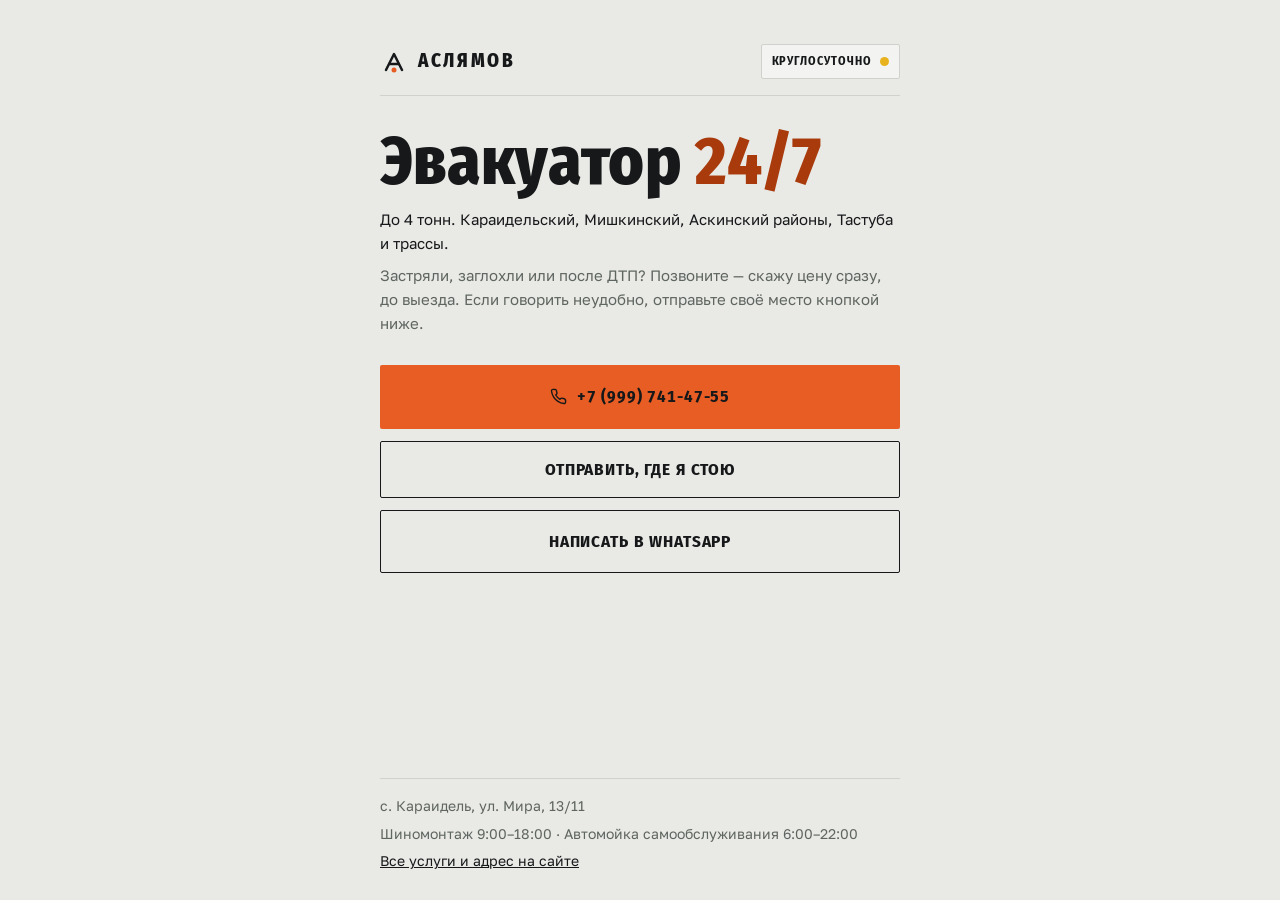
==== vizitka/index.html @ db0f53b7 "Визитка переехала на адрес /vizitka/, старый адрес перенаправляет" ====
<!DOCTYPE html>
<html lang="ru">
<head>
<meta charset="UTF-8" />
<meta name="viewport" content="width=device-width, initial-scale=1.0, viewport-fit=cover" />
<script>document.documentElement.className += ' js';</script>

<title>Эвакуатор в Караиделе — Аслямов, круглосуточно</title>
<meta name="description" content="Позвоните — назову цену сразу. Или нажмите «Отправить, где я стою»: координаты уйдут в WhatsApp или SMS. До 4 тонн, круглосуточно, Караидель и районы." />
<meta name="robots" content="noindex, follow" />
<meta name="theme-color" content="#E9EAE6" />

<meta property="og:type" content="website" />
<meta property="og:locale" content="ru_RU" />
<meta property="og:url" content="https://evakuator.aslyamov24.ru/vizitka/" />
<meta property="og:title" content="Эвакуатор в Караиделе — Аслямов, круглосуточно" />
<meta property="og:description" content="Нажмите «Отправить, где я стою» — координаты уйдут мне в WhatsApp или SMS. Подъём до 4 тонн, 24/7." />
<meta property="og:image" content="https://evakuator.aslyamov24.ru/img/og.jpg" />
<meta property="og:image:width" content="1200" />
<meta property="og:image:height" content="630" />

<link rel="canonical" href="https://evakuator.aslyamov24.ru/vizitka/" />
<link rel="icon" href="/favicon.svg" type="image/svg+xml" />
<link rel="apple-touch-icon" sizes="180x180" href="/apple-touch-icon.png" />

<link rel="preload" as="font" type="font/woff2" href="/fonts/fira-sans-condensed-800-cyrillic.woff2" crossorigin />
<link rel="preload" as="font" type="font/woff2" href="/fonts/golos-text-400-cyrillic.woff2" crossorigin />
<link rel="stylesheet" href="/fonts/fonts.css" />

<style>
*, *::before, *::after { box-sizing: border-box; margin: 0; padding: 0; }

/* Атрибут hidden должен побеждать любой авторский display:
   без этого .geo-send { display: flex } перебивает браузерное [hidden] */
[hidden] { display: none !important; }

:root {
  --pobelka:   #E9EAE6;
  --pobelka-2: #F3F4F1;
  --beton:     #CFD2CC;
  --beton-2:   #B4B8B1;
  --stal:      #5F6560;
  --rezina:    #16181A;
  --gruz:      #E85D24;
  --gruz-d:    #C4470F;
  --gruz-t:    #A83A0C;
  --razmetka:  #E8B21E;

  --mark: 'Fira Sans Condensed', 'Arial Narrow', sans-serif;
  --text: 'Golos Text', system-ui, sans-serif;

  --pad: clamp(20px, 5vw, 40px);
  --rule: 1px solid var(--beton);
}

html { -webkit-text-size-adjust: 100%; }

body {
  font-family: var(--text);
  font-size: 16px;
  line-height: 1.6;
  background: var(--pobelka);
  color: var(--rezina);
}

::selection { background: var(--razmetka); color: var(--rezina); }
html { caret-color: var(--gruz); }
:focus-visible { outline: 2px solid var(--gruz); outline-offset: 3px; }

img { display: block; max-width: 100%; height: auto; }
a { color: inherit; }

.sr-only {
  position: absolute; width: 1px; height: 1px; padding: 0; margin: -1px;
  overflow: hidden; clip: rect(0 0 0 0); white-space: nowrap; border: 0;
}

/* ─── КАРТОЧКА ──────────────────────────────────────── */
.card {
  max-width: 600px; margin: 0 auto;
  min-height: 100svh;
  padding: clamp(20px, 5vw, 44px) var(--pad) calc(28px + env(safe-area-inset-bottom));
  display: flex; flex-direction: column;
}

.card-top {
  display: flex; align-items: center; justify-content: space-between;
  gap: 16px; padding-bottom: 16px; border-bottom: var(--rule);
}
.brand { display: flex; align-items: center; gap: 10px; }
.brand svg { display: block; }
.brand-name {
  font-family: var(--mark); font-weight: 800; font-size: 19px;
  letter-spacing: 0.14em; text-transform: uppercase;
}

.plate {
  font-family: var(--mark); font-weight: 700; font-size: 12px;
  letter-spacing: 0.08em; text-transform: uppercase;
  color: var(--rezina); background: var(--pobelka-2);
  border: 1px solid var(--beton); border-radius: 2px;
  padding: 7px 10px; display: inline-flex; align-items: center; gap: 8px;
  white-space: nowrap;
}
.lamp { width: 9px; height: 9px; border-radius: 50%; background: transparent; box-shadow: inset 0 0 0 1.5px var(--beton-2); flex-shrink: 0; }
.lamp[data-on="1"] { background: var(--razmetka); box-shadow: none; }

.card-h1 {
  margin-top: clamp(22px, 4vw, 34px);
  font-family: var(--mark); font-weight: 800; line-height: 0.94;
  letter-spacing: 0.005em;
  font-size: clamp(2.6rem, 11vw, 4.2rem);
}
.card-h1 em { font-style: normal; color: var(--gruz-t); }

.card-sub { margin-top: 14px; font-size: 15px; line-height: 1.6; }
.card-lead { margin-top: 8px; font-size: 15px; line-height: 1.6; color: var(--stal); }

/* ─── КНОПКИ ────────────────────────────────────────── */
.acts { margin-top: clamp(20px, 4vw, 30px); display: grid; gap: 12px; }

.btn {
  display: inline-flex; align-items: center; justify-content: center; gap: 10px;
  font-family: var(--mark); font-weight: 700; font-size: 17px;
  letter-spacing: 0.05em; text-transform: uppercase;
  padding: 17px 26px; border-radius: 2px; text-decoration: none;
  border: 1px solid transparent; font-variant-numeric: tabular-nums;
  max-width: 100%; text-align: center;
  transition: background 0.14s ease, color 0.14s ease, border-color 0.14s ease;
}
.btn svg { fill: none; stroke: currentColor; stroke-width: 2; stroke-linecap: round; stroke-linejoin: round; }
.btn--gruz { background: var(--gruz); color: var(--rezina); }
.btn--gruz:hover { background: var(--gruz-d); color: #FFFFFF; }
.btn--line { border-color: var(--rezina); color: var(--rezina); }
.btn--line:hover { background: var(--rezina); color: var(--pobelka); }
.btn--wide { width: 100%; }

/* Кнопка — это <button>, а не <a>: нужен курсор и сброс системного фона.
   Кегль и капс берём из .btn, поэтому без шортката font — он бы их сбросил. */
button.btn { cursor: pointer; background: transparent; font-family: var(--mark); font-weight: 700; }
button.btn--gruz { background: var(--gruz); }
button.btn:disabled { opacity: 0.6; cursor: default; }

/* ─── ГЕОЛОКАЦИЯ: «отправить, где я стою» ──────────── */
/* Без JS смысла в блоке нет: координаты взять неоткуда */
.geo { display: none; gap: 12px; }
.js .geo { display: grid; }
.geo-out { font-size: 15px; line-height: 1.55; color: var(--rezina); }
.geo-send { display: flex; flex-wrap: wrap; gap: 12px; }
.geo-send .btn { flex: 1 1 140px; }

/* ─── ПОДВАЛ ────────────────────────────────────────── */
.card-foot { margin-top: auto; padding-top: clamp(22px, 4vw, 34px); }
.card-foot-in {
  border-top: var(--rule); padding-top: 16px;
  display: grid; gap: 6px; font-size: 14px; line-height: 1.55; color: var(--stal);
}
.card-foot a { color: var(--rezina); }

@media (max-width: 400px) {
  .card-top { align-items: flex-start; flex-direction: column; gap: 12px; }
}
</style>
</head>
<body>

<main class="card">
  <header class="card-top">
    <span class="brand">
      <svg width="28" height="28" viewBox="0 0 28 28" fill="none" aria-hidden="true">
        <path d="M6 22 L14 6 L22 22" stroke="#16181A" stroke-width="2.5" stroke-linejoin="round" stroke-linecap="round"/>
        <path d="M9.5 16 L18.5 16" stroke="#16181A" stroke-width="2.5" stroke-linecap="round"/>
        <circle cx="14" cy="22" r="2.5" fill="#E85D24"/>
      </svg>
      <span class="brand-name">Аслямов</span>
    </span>
    <span class="plate">круглосуточно <span class="lamp" data-on="1"></span></span>
  </header>

  <h1 class="card-h1">Эвакуатор <em>24/7</em></h1>
  <p class="card-sub">До 4 тонн. Караидельский, Мишкинский, Аскинский районы, Тастуба и трассы.</p>
  <p class="card-lead">Застряли, заглохли или после ДТП? Позвоните — скажу цену сразу, до выезда.
    Если говорить неудобно, отправьте своё место кнопкой ниже.</p>

  <div class="acts">
    <a class="btn btn--gruz btn--wide" href="tel:+79997414755">
      <svg width="17" height="17" viewBox="0 0 24 24"><path d="M22 16.9v3a2 2 0 0 1-2.2 2 19.8 19.8 0 0 1-8.6-3.1 19.5 19.5 0 0 1-6-6A19.8 19.8 0 0 1 2.1 4.2 2 2 0 0 1 4.1 2h3a2 2 0 0 1 2 1.7c.1 1 .4 1.9.7 2.8a2 2 0 0 1-.5 2.1L8.1 9.9a16 16 0 0 0 6 6l1-1a2 2 0 0 1 2.1-.4c.9.3 1.8.6 2.8.7a2 2 0 0 1 1.7 2z"/></svg>
      +7 (999) 741-47-55
    </a>

    <div class="geo">
      <button class="btn btn--line btn--wide" type="button" data-geo-btn>Отправить, где я стою</button>
      <p class="geo-out" data-geo-out role="status" hidden></p>
      <div class="geo-send" data-geo-send hidden>
        <a class="btn btn--gruz" data-geo-sms>Отправить SMS</a>
        <a class="btn btn--line" data-geo-wa target="_blank" rel="noopener">В WhatsApp</a>
      </div>
    </div>

    <a class="btn btn--line btn--wide" href="https://wa.me/79997414755" target="_blank" rel="noopener">Написать в WhatsApp</a>
  </div>

  <footer class="card-foot">
    <div class="card-foot-in">
      <p>с. Караидель, ул. Мира, 13/11</p>
      <p>Шиномонтаж 9:00–18:00 · Автомойка самообслуживания 6:00–22:00</p>
      <p><a href="/">Все услуги и адрес на сайте</a></p>
    </div>
  </footer>
</main>

<!-- ═══ ГЕОЛОКАЦИЯ: «ОТПРАВИТЬ, ГДЕ Я СТОЮ» ═══ -->
<script>
(function () {
  'use strict';

  var TEL = '+79997414755';
  var YM_ID = 105880355;

  function goal(name) { if (window.ym) { window.ym(YM_ID, 'reachGoal', name); } }

  var btn  = document.querySelector('[data-geo-btn]');
  var out  = document.querySelector('[data-geo-out]');
  var send = document.querySelector('[data-geo-send]');
  var sms  = document.querySelector('[data-geo-sms]');
  var wa   = document.querySelector('[data-geo-wa]');
  if (!btn) return;

  /* Без геолокации кнопка только мешает: координаты взять неоткуда */
  if (!('geolocation' in navigator)) { btn.hidden = true; return; }

  btn.addEventListener('click', function () {
    btn.disabled = true;
    if (out) { out.hidden = false; out.textContent = 'Определяем место…'; }

    navigator.geolocation.getCurrentPosition(function (pos) {
      var lat = pos.coords.latitude.toFixed(6);
      var lon = pos.coords.longitude.toFixed(6);
      var acc = Math.round(pos.coords.accuracy);
      /* В ссылке Яндекса порядок обратный привычному: сначала долгота */
      var url = 'https://yandex.ru/maps/?pt=' + lon + ',' + lat + '&z=16&l=map';
      var msg = 'Нужен эвакуатор. Я здесь: ' + url +
                ' (' + lat + ', ' + lon + ', точность ' + acc + ' м)';

      /* iOS не разбирает «?» в sms-ссылке и понимает только «&body=» */
      var isIOS = /iPad|iPhone|iPod/.test(navigator.userAgent) ||
                  (navigator.platform === 'MacIntel' && navigator.maxTouchPoints > 1);
      if (sms) sms.href = 'sms:' + TEL + (isIOS ? '&body=' : '?&body=') + encodeURIComponent(msg);
      if (wa)  wa.href  = 'https://wa.me/' + TEL.slice(1) + '?text=' + encodeURIComponent(msg);

      /* Сайт не может отправить сообщение сам — он только готовит его.
         Пишем это прямо, иначе человек нажимает кнопку и ждёт, что уже ушло. */
      if (out) out.textContent = 'Координаты готовы: ' + lat + ', ' + lon + ' (±' + acc + ' м). ' +
        (acc > 300 ? 'Точность низкая — выйдите из машины и нажмите ещё раз. ' : '') +
        'Осталось отправить: выберите SMS или WhatsApp — откроется приложение ' +
        'с готовым текстом на номер +7 (999) 741-47-55, там нажмите «Отправить». ' +
        'Или продиктуйте координаты по телефону.';

      if (send) send.hidden = false;
      btn.disabled = false;
      btn.textContent = 'Определить ещё раз';
      goal('geo_ok');
    }, function (err) {
      btn.disabled = false;
      if (out) out.textContent = err && err.code === 1
        ? 'Доступ к геолокации запрещён. Разрешите его в настройках браузера или позвоните.'
        : 'Не получилось определить место. Попробуйте ещё раз или позвоните.';
      goal('geo_fail');
    }, { enableHighAccuracy: true, timeout: 20000, maximumAge: 0 });
  });

  if (sms) sms.addEventListener('click', function () { goal('geo_sms'); });
  if (wa)  wa.addEventListener('click',  function () { goal('geo_wa'); });
})();
</script>

<!-- ═══ ЯНДЕКС.МЕТРИКА ═══ -->
<script type="text/javascript">
(function(m,e,t,r,i,k,a){
  m[i]=m[i]||function(){(m[i].a=m[i].a||[]).push(arguments)};
  m[i].l=1*new Date();
  for (var j = 0; j < document.scripts.length; j++) { if (document.scripts[j].src === r) { return; } }
  k=e.createElement(t),a=e.getElementsByTagName(t)[0],k.async=1,k.src=r,a.parentNode.insertBefore(k,a);
})(window, document, 'script', 'https://mc.yandex.ru/metrika/tag.js?id=105880355', 'ym');
ym(105880355, 'init', {ssr:true, webvisor:true, clickmap:true, ecommerce:"dataLayer", accurateTrackBounce:true, trackLinks:true});
</script>
<noscript><div><img src="https://mc.yandex.ru/watch/105880355" style="position:absolute; left:-9999px;" alt="" /></div></noscript>

</body>
</html>
---- fonts/fonts.css ----
@font-face{font-family:'Fira Sans Condensed';font-style:normal;font-weight:600;font-display:swap;src:url(fira-sans-condensed-600-cyrillic.woff2) format('woff2');unicode-range:U+0301, U+0400-045F, U+0490-0491, U+04B0-04B1, U+2116}
@font-face{font-family:'Fira Sans Condensed';font-style:normal;font-weight:600;font-display:swap;src:url(fira-sans-condensed-600-latin.woff2) format('woff2');unicode-range:U+0000-00FF, U+0131, U+0152-0153, U+02BB-02BC, U+02C6, U+02DA, U+02DC, U+0304, U+0308, U+0329, U+2000-206F, U+20AC, U+2122, U+2191, U+2193, U+2212, U+2215, U+FEFF, U+FFFD}
@font-face{font-family:'Fira Sans Condensed';font-style:normal;font-weight:700;font-display:swap;src:url(fira-sans-condensed-700-cyrillic.woff2) format('woff2');unicode-range:U+0301, U+0400-045F, U+0490-0491, U+04B0-04B1, U+2116}
@font-face{font-family:'Fira Sans Condensed';font-style:normal;font-weight:700;font-display:swap;src:url(fira-sans-condensed-700-latin.woff2) format('woff2');unicode-range:U+0000-00FF, U+0131, U+0152-0153, U+02BB-02BC, U+02C6, U+02DA, U+02DC, U+0304, U+0308, U+0329, U+2000-206F, U+20AC, U+2122, U+2191, U+2193, U+2212, U+2215, U+FEFF, U+FFFD}
@font-face{font-family:'Fira Sans Condensed';font-style:normal;font-weight:800;font-display:swap;src:url(fira-sans-condensed-800-cyrillic.woff2) format('woff2');unicode-range:U+0301, U+0400-045F, U+0490-0491, U+04B0-04B1, U+2116}
@font-face{font-family:'Fira Sans Condensed';font-style:normal;font-weight:800;font-display:swap;src:url(fira-sans-condensed-800-latin.woff2) format('woff2');unicode-range:U+0000-00FF, U+0131, U+0152-0153, U+02BB-02BC, U+02C6, U+02DA, U+02DC, U+0304, U+0308, U+0329, U+2000-206F, U+20AC, U+2122, U+2191, U+2193, U+2212, U+2215, U+FEFF, U+FFFD}
@font-face{font-family:'Golos Text';font-style:normal;font-weight:400;font-display:swap;src:url(golos-text-400-cyrillic.woff2) format('woff2');unicode-range:U+0301, U+0400-045F, U+0490-0491, U+04B0-04B1, U+2116}
@font-face{font-family:'Golos Text';font-style:normal;font-weight:400;font-display:swap;src:url(golos-text-400-latin.woff2) format('woff2');unicode-range:U+0000-00FF, U+0131, U+0152-0153, U+02BB-02BC, U+02C6, U+02DA, U+02DC, U+0304, U+0308, U+0329, U+2000-206F, U+20AC, U+2122, U+2191, U+2193, U+2212, U+2215, U+FEFF, U+FFFD}
@font-face{font-family:'Golos Text';font-style:normal;font-weight:500;font-display:swap;src:url(golos-text-500-cyrillic.woff2) format('woff2');unicode-range:U+0301, U+0400-045F, U+0490-0491, U+04B0-04B1, U+2116}
@font-face{font-family:'Golos Text';font-style:normal;font-weight:500;font-display:swap;src:url(golos-text-500-latin.woff2) format('woff2');unicode-range:U+0000-00FF, U+0131, U+0152-0153, U+02BB-02BC, U+02C6, U+02DA, U+02DC, U+0304, U+0308, U+0329, U+2000-206F, U+20AC, U+2122, U+2191, U+2193, U+2212, U+2215, U+FEFF, U+FFFD}
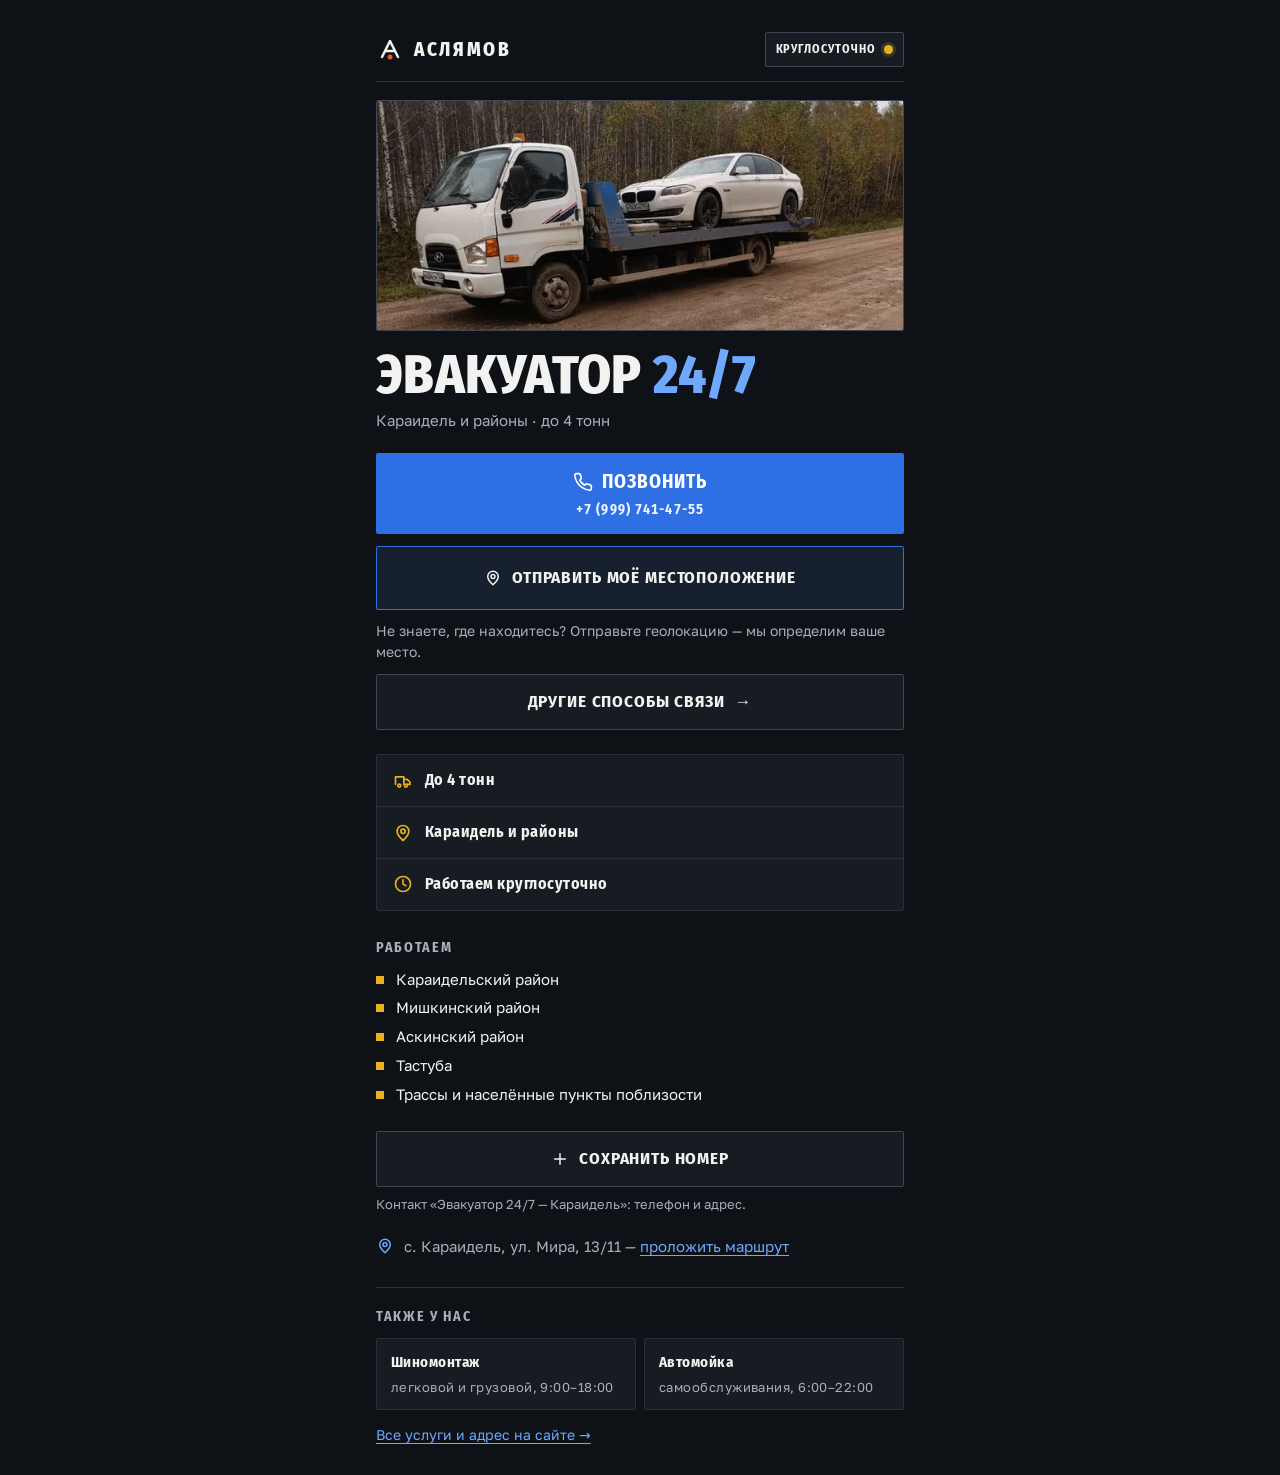
==== commit 5b758d70: "Визитка: тёмная карточка, три канала связи и сохранение контакта" ====
--- a/vizitka/index.html
+++ b/vizitka/index.html
@@ -5,19 +5,21 @@
 <meta name="viewport" content="width=device-width, initial-scale=1.0, viewport-fit=cover" />
 <script>document.documentElement.className += ' js';</script>
 
-<title>Эвакуатор в Караиделе — Аслямов, круглосуточно</title>
-<meta name="description" content="Позвоните — назову цену сразу. Или нажмите «Отправить, где я стою»: координаты уйдут в WhatsApp или SMS. До 4 тонн, круглосуточно, Караидель и районы." />
+<title>Эвакуатор 24/7 Караидель — вызвать эвакуатор</title>
+<meta name="description" content="Эвакуатор 24/7 в Караидели и районах. Вызвать эвакуатор, отправить геолокацию и связаться с водителем." />
 <meta name="robots" content="noindex, follow" />
-<meta name="theme-color" content="#E9EAE6" />
+<meta name="theme-color" content="#0E1116" />
 
 <meta property="og:type" content="website" />
 <meta property="og:locale" content="ru_RU" />
+<meta property="og:site_name" content="Аслямов" />
 <meta property="og:url" content="https://evakuator.aslyamov24.ru/vizitka/" />
-<meta property="og:title" content="Эвакуатор в Караиделе — Аслямов, круглосуточно" />
-<meta property="og:description" content="Нажмите «Отправить, где я стою» — координаты уйдут мне в WhatsApp или SMS. Подъём до 4 тонн, 24/7." />
+<meta property="og:title" content="Эвакуатор 24/7 Караидель" />
+<meta property="og:description" content="Вызвать эвакуатор, отправить геолокацию и связаться с водителем. До 4 тонн, Караидель и районы, круглосуточно." />
 <meta property="og:image" content="https://evakuator.aslyamov24.ru/img/og.jpg" />
 <meta property="og:image:width" content="1200" />
 <meta property="og:image:height" content="630" />
+<meta property="og:image:alt" content="Эвакуатор Аслямов — с. Караидель, ул. Мира, 13/11" />
 
 <link rel="canonical" href="https://evakuator.aslyamov24.ru/vizitka/" />
 <link rel="icon" href="/favicon.svg" type="image/svg+xml" />
@@ -31,26 +33,31 @@
 *, *::before, *::after { box-sizing: border-box; margin: 0; padding: 0; }
 
 /* Атрибут hidden должен побеждать любой авторский display:
-   без этого .geo-send { display: flex } перебивает браузерное [hidden] */
+   без этого .geo-send { display: grid } перебивает браузерное [hidden] */
 [hidden] { display: none !important; }
 
 :root {
-  --pobelka:   #E9EAE6;
-  --pobelka-2: #F3F4F1;
-  --beton:     #CFD2CC;
-  --beton-2:   #B4B8B1;
-  --stal:      #5F6560;
-  --rezina:    #16181A;
-  --gruz:      #E85D24;
-  --gruz-d:    #C4470F;
-  --gruz-t:    #A83A0C;
-  --razmetka:  #E8B21E;
+  /* Тёмная «ночная смена»: графит цеха + синий станков.
+     Оранжевый маячок и жёлтая разметка остаются акцентами бренда. */
+  --ugol:      #0E1116;   /* фон страницы */
+  --poderzh:   #171B22;   /* панели, тихие кнопки */
+  --poderzh-2: #1F242C;   /* ховер тихих кнопок */
+  --liniya:    #2A303A;   /* разделители */
+  --liniya-2:  #3E4652;   /* рамки кнопок */
+  --tekst:     #F2F3F1;   /* основной текст — 17:1 на фоне */
+  --tekst-2:   #A7AFBA;   /* вторичный текст — 8,5:1 */
+  --sin:       #2F6FE4;   /* заливка главных кнопок, белый текст — 4,65:1 */
+  --sin-d:     #1E5FD0;   /* ховер заливки */
+  --sin-t:     #6FA8FF;   /* синий текст на тёмном */
+  --sin-fon:   #16202F;   /* подложка блока геолокации */
+  --krasny:    #FF6B6B;   /* только ошибки — 6,8:1 на фоне */
+  --razmetka:  #E8B21E;   /* маркеры и лампа «круглосуточно» */
 
   --mark: 'Fira Sans Condensed', 'Arial Narrow', sans-serif;
   --text: 'Golos Text', system-ui, sans-serif;
 
-  --pad: clamp(20px, 5vw, 40px);
-  --rule: 1px solid var(--beton);
+  --pad: clamp(18px, 5vw, 36px);
+  --rule: 1px solid var(--liniya);
 }
 
 html { -webkit-text-size-adjust: 100%; }
@@ -58,17 +65,18 @@
 body {
   font-family: var(--text);
   font-size: 16px;
-  line-height: 1.6;
-  background: var(--pobelka);
-  color: var(--rezina);
-}
-
-::selection { background: var(--razmetka); color: var(--rezina); }
-html { caret-color: var(--gruz); }
-:focus-visible { outline: 2px solid var(--gruz); outline-offset: 3px; }
+  line-height: 1.55;
+  background: var(--ugol);
+  color: var(--tekst);
+  min-height: 100svh;
+}
+
+::selection { background: var(--sin); color: #FFFFFF; }
+:focus-visible { outline: 2px solid var(--sin-t); outline-offset: 3px; }
 
 img { display: block; max-width: 100%; height: auto; }
 a { color: inherit; }
+button { font: inherit; color: inherit; }
 
 .sr-only {
   position: absolute; width: 1px; height: 1px; padding: 0; margin: -1px;
@@ -78,14 +86,13 @@
 /* ─── КАРТОЧКА ──────────────────────────────────────── */
 .card {
   max-width: 600px; margin: 0 auto;
-  min-height: 100svh;
-  padding: clamp(20px, 5vw, 44px) var(--pad) calc(28px + env(safe-area-inset-bottom));
+  padding: clamp(16px, 4vw, 32px) var(--pad) 28px;
   display: flex; flex-direction: column;
 }
 
 .card-top {
   display: flex; align-items: center; justify-content: space-between;
-  gap: 16px; padding-bottom: 16px; border-bottom: var(--rule);
+  gap: 16px; padding-bottom: 14px; border-bottom: var(--rule);
 }
 .brand { display: flex; align-items: center; gap: 10px; }
 .brand svg { display: block; }
@@ -97,68 +104,209 @@
 .plate {
   font-family: var(--mark); font-weight: 700; font-size: 12px;
   letter-spacing: 0.08em; text-transform: uppercase;
-  color: var(--rezina); background: var(--pobelka-2);
-  border: 1px solid var(--beton); border-radius: 2px;
+  color: var(--tekst); background: var(--poderzh);
+  border: 1px solid var(--liniya-2); border-radius: 2px;
   padding: 7px 10px; display: inline-flex; align-items: center; gap: 8px;
   white-space: nowrap;
 }
-.lamp { width: 9px; height: 9px; border-radius: 50%; background: transparent; box-shadow: inset 0 0 0 1.5px var(--beton-2); flex-shrink: 0; }
-.lamp[data-on="1"] { background: var(--razmetka); box-shadow: none; }
+.lamp {
+  width: 9px; height: 9px; border-radius: 50%; background: var(--razmetka);
+  box-shadow: 0 0 0 3px rgba(232, 178, 30, 0.18); flex-shrink: 0;
+}
+
+/* ─── ПЕРВЫЙ ЭКРАН ──────────────────────────────────── */
+.hero { margin-top: 18px; }
+.hero img {
+  width: 100%; aspect-ratio: 640 / 280; object-fit: cover;
+  border: 1px solid var(--liniya-2); border-radius: 2px;
+}
 
 .card-h1 {
-  margin-top: clamp(22px, 4vw, 34px);
-  font-family: var(--mark); font-weight: 800; line-height: 0.94;
-  letter-spacing: 0.005em;
-  font-size: clamp(2.6rem, 11vw, 4.2rem);
-}
-.card-h1 em { font-style: normal; color: var(--gruz-t); }
-
-.card-sub { margin-top: 14px; font-size: 15px; line-height: 1.6; }
-.card-lead { margin-top: 8px; font-size: 15px; line-height: 1.6; color: var(--stal); }
+  margin-top: 18px;
+  font-family: var(--mark); font-weight: 800; line-height: 0.96;
+  letter-spacing: 0.005em; text-transform: uppercase;
+  font-size: clamp(2.2rem, 10vw, 3.4rem);
+}
+.card-h1 em { font-style: normal; color: var(--sin-t); }
+
+.card-sub {
+  margin-top: 8px; font-size: 15px; line-height: 1.5;
+  color: var(--tekst-2); font-variant-numeric: tabular-nums;
+}
 
 /* ─── КНОПКИ ────────────────────────────────────────── */
-.acts { margin-top: clamp(20px, 4vw, 30px); display: grid; gap: 12px; }
+.acts { margin-top: 22px; display: grid; gap: 12px; }
 
 .btn {
   display: inline-flex; align-items: center; justify-content: center; gap: 10px;
   font-family: var(--mark); font-weight: 700; font-size: 17px;
   letter-spacing: 0.05em; text-transform: uppercase;
-  padding: 17px 26px; border-radius: 2px; text-decoration: none;
-  border: 1px solid transparent; font-variant-numeric: tabular-nums;
-  max-width: 100%; text-align: center;
+  min-height: 56px; padding: 13px 20px;
+  border-radius: 2px; text-decoration: none; text-align: center;
+  border: 1px solid transparent; cursor: pointer;
   transition: background 0.14s ease, color 0.14s ease, border-color 0.14s ease;
 }
-.btn svg { fill: none; stroke: currentColor; stroke-width: 2; stroke-linecap: round; stroke-linejoin: round; }
-.btn--gruz { background: var(--gruz); color: var(--rezina); }
-.btn--gruz:hover { background: var(--gruz-d); color: #FFFFFF; }
-.btn--line { border-color: var(--rezina); color: var(--rezina); }
-.btn--line:hover { background: var(--rezina); color: var(--pobelka); }
+.btn svg { flex-shrink: 0; }
 .btn--wide { width: 100%; }
 
-/* Кнопка — это <button>, а не <a>: нужен курсор и сброс системного фона.
-   Кегль и капс берём из .btn, поэтому без шортката font — он бы их сбросил. */
-button.btn { cursor: pointer; background: transparent; font-family: var(--mark); font-weight: 700; }
-button.btn--gruz { background: var(--gruz); }
-button.btn:disabled { opacity: 0.6; cursor: default; }
-
-/* ─── ГЕОЛОКАЦИЯ: «отправить, где я стою» ──────────── */
-/* Без JS смысла в блоке нет: координаты взять неоткуда */
-.geo { display: none; gap: 12px; }
-.js .geo { display: grid; }
-.geo-out { font-size: 15px; line-height: 1.55; color: var(--rezina); }
-.geo-send { display: flex; flex-wrap: wrap; gap: 12px; }
-.geo-send .btn { flex: 1 1 140px; }
+.btn--call {
+  background: var(--sin); color: #FFFFFF;
+  font-size: 19px; min-height: 68px; flex-direction: column; gap: 2px;
+}
+.btn--call:hover { background: var(--sin-d); }
+.btn--call .btn-num {
+  font-size: 14px; font-weight: 700; letter-spacing: 0.08em;
+  color: rgba(255, 255, 255, 0.92); font-variant-numeric: tabular-nums;
+}
+.btn--call .btn-line { display: inline-flex; align-items: center; gap: 9px; }
+
+.btn--geo {
+  background: var(--sin-fon); color: var(--tekst);
+  border-color: var(--sin); min-height: 64px; font-size: 17px;
+}
+.btn--geo:hover { background: #1B2839; }
+
+.btn--line { background: var(--poderzh); border-color: var(--liniya-2); color: var(--tekst); }
+.btn--line:hover { background: var(--poderzh-2); }
+
+.btn:disabled { opacity: 0.65; cursor: default; }
+
+/* «Другие способы связи» */
+.more-arr { transition: transform 0.14s ease; }
+.more-panel { display: grid; gap: 10px; margin-top: 10px; }
+.more-panel .btn { min-height: 52px; font-size: 15px; }
+
+/* ─── ГЕОЛОКАЦИЯ ────────────────────────────────────── */
+.geo { display: grid; gap: 10px; scroll-margin: 90px 0; }
+.geo-hint { font-size: 14px; line-height: 1.5; color: var(--tekst-2); }
+.geo-out {
+  font-size: 15px; line-height: 1.5; color: var(--tekst);
+  border-left: 3px solid var(--razmetka); padding-left: 12px;
+}
+.geo-err {
+  display: grid; gap: 10px;
+  border: 1px solid var(--krasny); border-radius: 2px; padding: 14px;
+}
+.geo-err p { font-size: 15px; line-height: 1.5; color: var(--krasny); }
+.geo-err-acts { display: grid; gap: 10px; grid-template-columns: 1fr 1fr; }
+.geo-err-acts .btn { min-height: 52px; font-size: 15px; }
+
+.geo-send {
+  display: grid; gap: 10px;
+  border: 1px solid var(--sin); background: var(--sin-fon);
+  border-radius: 2px; padding: 16px;
+}
+.geo-send .btn { min-height: 54px; font-size: 16px; }
+.geo-ok {
+  font-family: var(--mark); font-weight: 700; font-size: 18px;
+  letter-spacing: 0.04em; text-transform: uppercase; color: var(--tekst);
+}
+.geo-ok-sub { font-size: 15px; color: var(--tekst-2); margin-top: -4px; }
+.geo-acc { font-size: 14px; line-height: 1.5; color: var(--razmetka); }
+.geo-note { font-size: 13px; line-height: 1.5; color: var(--tekst-2); }
+.geo-again {
+  justify-self: start; background: none; border: 0; cursor: pointer;
+  color: var(--sin-t); font-size: 14px; font-weight: 500;
+  text-decoration: underline; text-underline-offset: 3px; padding: 4px 0;
+}
+
+/* Копирование текста для MAX: MAX не принимает готовый текст из ссылки */
+.copy { display: grid; gap: 8px; border-top: 1px solid var(--liniya-2); padding-top: 12px; }
+.copy-t { font-size: 14px; line-height: 1.5; color: var(--tekst); }
+.copy-area {
+  width: 100%; resize: none; font: 400 13px/1.5 var(--text);
+  color: var(--tekst); background: var(--ugol);
+  border: 1px solid var(--liniya-2); border-radius: 2px; padding: 10px;
+}
+.copy-msg { font-size: 13px; color: var(--razmetka); }
+
+/* ─── ПРЕИМУЩЕСТВА ──────────────────────────────────── */
+.feats {
+  list-style: none; margin-top: 24px;
+  border: 1px solid var(--liniya); border-radius: 2px;
+  background: var(--poderzh);
+}
+.feats li {
+  display: flex; align-items: center; gap: 12px;
+  padding: 13px 16px; font-size: 15px;
+}
+.feats li + li { border-top: var(--rule); }
+.feats svg { color: var(--razmetka); flex-shrink: 0; }
+.feats b { font-family: var(--mark); font-weight: 700; font-size: 16px; letter-spacing: 0.03em; }
+
+/* ─── РАЙОНЫ ────────────────────────────────────────── */
+.zones { margin-top: 26px; }
+.zones h2 {
+  font-family: var(--mark); font-weight: 700; font-size: 14px;
+  letter-spacing: 0.12em; text-transform: uppercase; color: var(--tekst-2);
+}
+.zones ul { list-style: none; margin-top: 10px; display: grid; gap: 7px; }
+.zones li {
+  position: relative; padding-left: 20px; font-size: 15px; line-height: 1.45;
+}
+.zones li::before {
+  content: ''; position: absolute; left: 0; top: 7px;
+  width: 8px; height: 8px; background: var(--razmetka);
+}
+
+/* ─── СОХРАНИТЬ КОНТАКТ И АДРЕС ─────────────────────── */
+.save { margin-top: 26px; }
+.save-note { margin-top: 8px; font-size: 13px; line-height: 1.5; color: var(--tekst-2); }
+
+.addr {
+  margin-top: 20px; display: flex; align-items: flex-start; gap: 10px;
+  font-size: 15px; line-height: 1.5;
+}
+.addr svg { color: var(--sin-t); flex-shrink: 0; margin-top: 2px; }
+.addr a { color: var(--sin-t); text-underline-offset: 3px; }
+.addr span { color: var(--tekst-2); }
 
 /* ─── ПОДВАЛ ────────────────────────────────────────── */
-.card-foot { margin-top: auto; padding-top: clamp(22px, 4vw, 34px); }
-.card-foot-in {
-  border-top: var(--rule); padding-top: 16px;
-  display: grid; gap: 6px; font-size: 14px; line-height: 1.55; color: var(--stal);
-}
-.card-foot a { color: var(--rezina); }
-
-@media (max-width: 400px) {
-  .card-top { align-items: flex-start; flex-direction: column; gap: 12px; }
+.foot { margin-top: 30px; padding-top: 18px; border-top: var(--rule); }
+.foot-t {
+  font-family: var(--mark); font-weight: 700; font-size: 14px;
+  letter-spacing: 0.12em; text-transform: uppercase; color: var(--tekst-2);
+}
+.foot-links { margin-top: 10px; display: grid; gap: 8px; grid-template-columns: 1fr 1fr; }
+.foot-links a {
+  display: grid; gap: 3px; padding: 12px 14px; text-decoration: none;
+  border: 1px solid var(--liniya); border-radius: 2px; background: var(--poderzh);
+  font-family: var(--mark); font-weight: 700; font-size: 15px; letter-spacing: 0.03em;
+}
+.foot-links a:hover { background: var(--poderzh-2); }
+.foot-links span { font-family: var(--text); font-weight: 400; font-size: 13px; color: var(--tekst-2); }
+.foot-site {
+  display: inline-block; margin-top: 14px; font-size: 14px;
+  color: var(--sin-t); text-underline-offset: 3px;
+}
+
+/* ─── НИЖНЯЯ ПАНЕЛЬ (мобильные) ─────────────────────── */
+.dock { display: none; }
+
+@media (max-width: 719px) {
+  body { padding-bottom: calc(70px + env(safe-area-inset-bottom)); }
+
+  .dock {
+    position: fixed; left: 0; right: 0; bottom: 0; z-index: 20;
+    display: grid; grid-template-columns: repeat(3, 1fr);
+    background: rgba(14, 17, 22, 0.97);
+    border-top: 1px solid var(--liniya-2);
+    padding-bottom: env(safe-area-inset-bottom);
+  }
+  .dock a, .dock button {
+    display: flex; flex-direction: column; align-items: center; justify-content: center;
+    gap: 3px; min-height: 62px; padding: 6px 4px;
+    background: none; border: 0; text-decoration: none; cursor: pointer;
+    font-size: 12.5px; line-height: 1.2; color: var(--tekst);
+  }
+  .dock a:active, .dock button:active { background: var(--poderzh-2); }
+  .dock .dock-call { color: var(--sin-t); font-weight: 500; }
+  .dock svg { color: var(--tekst-2); }
+  .dock .dock-call svg { color: var(--sin-t); }
+}
+
+@media (max-width: 340px) {
+  .geo-err-acts { grid-template-columns: 1fr; }
 }
 </style>
 </head>
@@ -168,70 +316,279 @@
   <header class="card-top">
     <span class="brand">
       <svg width="28" height="28" viewBox="0 0 28 28" fill="none" aria-hidden="true">
-        <path d="M6 22 L14 6 L22 22" stroke="#16181A" stroke-width="2.5" stroke-linejoin="round" stroke-linecap="round"/>
-        <path d="M9.5 16 L18.5 16" stroke="#16181A" stroke-width="2.5" stroke-linecap="round"/>
+        <path d="M6 22 L14 6 L22 22" stroke="#F2F3F1" stroke-width="2.5" stroke-linejoin="round" stroke-linecap="round"/>
+        <path d="M9.5 16 L18.5 16" stroke="#F2F3F1" stroke-width="2.5" stroke-linecap="round"/>
         <circle cx="14" cy="22" r="2.5" fill="#E85D24"/>
       </svg>
       <span class="brand-name">Аслямов</span>
     </span>
-    <span class="plate">круглосуточно <span class="lamp" data-on="1"></span></span>
+    <span class="plate">круглосуточно <span class="lamp"></span></span>
   </header>
 
+  <figure class="hero">
+    <img src="tow.webp" width="640" height="280" fetchpriority="high"
+         alt="Эвакуатор Аслямов везёт легковой автомобиль по грунтовой дороге" />
+  </figure>
+
   <h1 class="card-h1">Эвакуатор <em>24/7</em></h1>
-  <p class="card-sub">До 4 тонн. Караидельский, Мишкинский, Аскинский районы, Тастуба и трассы.</p>
-  <p class="card-lead">Застряли, заглохли или после ДТП? Позвоните — скажу цену сразу, до выезда.
-    Если говорить неудобно, отправьте своё место кнопкой ниже.</p>
+  <p class="card-sub">Караидель и районы · до 4 тонн</p>
 
   <div class="acts">
-    <a class="btn btn--gruz btn--wide" href="tel:+79997414755">
-      <svg width="17" height="17" viewBox="0 0 24 24"><path d="M22 16.9v3a2 2 0 0 1-2.2 2 19.8 19.8 0 0 1-8.6-3.1 19.5 19.5 0 0 1-6-6A19.8 19.8 0 0 1 2.1 4.2 2 2 0 0 1 4.1 2h3a2 2 0 0 1 2 1.7c.1 1 .4 1.9.7 2.8a2 2 0 0 1-.5 2.1L8.1 9.9a16 16 0 0 0 6 6l1-1a2 2 0 0 1 2.1-.4c.9.3 1.8.6 2.8.7a2 2 0 0 1 1.7 2z"/></svg>
-      +7 (999) 741-47-55
+    <a class="btn btn--call" href="tel:+79997414755" data-goal="click_phone">
+      <span class="btn-line">
+        <svg width="20" height="20" viewBox="0 0 24 24" fill="none" stroke="currentColor" stroke-width="2" stroke-linecap="round" stroke-linejoin="round" aria-hidden="true"><path d="M22 16.9v3a2 2 0 0 1-2.2 2 19.8 19.8 0 0 1-8.6-3.1 19.5 19.5 0 0 1-6-6A19.8 19.8 0 0 1 2.1 4.2 2 2 0 0 1 4.1 2h3a2 2 0 0 1 2 1.7c.1 1 .4 1.9.7 2.8a2 2 0 0 1-.5 2.1L8.1 9.9a16 16 0 0 0 6 6l1-1a2 2 0 0 1 2.1-.4c.9.3 1.8.6 2.8.7a2 2 0 0 1 1.7 2z"/></svg>
+        <span>Позвонить</span>
+      </span>
+      <span class="btn-num">+7 (999) 741-47-55</span>
     </a>
 
-    <div class="geo">
-      <button class="btn btn--line btn--wide" type="button" data-geo-btn>Отправить, где я стою</button>
+    <div class="geo" data-geo>
+      <button class="btn btn--geo btn--wide" type="button" data-geo-btn>
+        <svg width="18" height="18" viewBox="0 0 24 24" fill="none" stroke="currentColor" stroke-width="2" stroke-linecap="round" stroke-linejoin="round" aria-hidden="true"><path d="M12 21s7-6.1 7-11a7 7 0 1 0-14 0c0 4.9 7 11 7 11z"/><circle cx="12" cy="10" r="2.6"/></svg>
+        <span data-geo-label>Отправить моё местоположение</span>
+      </button>
+
+      <p class="geo-hint" data-geo-hint>Не знаете, где находитесь? Отправьте геолокацию — мы определим ваше место.</p>
+
       <p class="geo-out" data-geo-out role="status" hidden></p>
+
+      <div class="geo-err" data-geo-err hidden>
+        <p data-geo-err-text></p>
+        <div class="geo-err-acts">
+          <button class="btn btn--geo" type="button" data-geo-retry>Попробовать ещё раз</button>
+          <a class="btn btn--line" href="tel:+79997414755" data-goal="click_phone">Позвонить</a>
+        </div>
+      </div>
+
       <div class="geo-send" data-geo-send hidden>
-        <a class="btn btn--gruz" data-geo-sms>Отправить SMS</a>
-        <a class="btn btn--line" data-geo-wa target="_blank" rel="noopener">В WhatsApp</a>
+        <p class="geo-ok">✓ Местоположение определено</p>
+        <p class="geo-ok-sub">Куда отправить вашу геолокацию?</p>
+        <p class="geo-acc" data-geo-acc hidden></p>
+
+        <a class="btn btn--line" data-geo-max data-max-link data-goal="click_max" target="_blank" rel="noopener">
+          <svg width="18" height="18" viewBox="0 0 24 24" fill="none" stroke="currentColor" stroke-width="2" stroke-linecap="round" stroke-linejoin="round" aria-hidden="true"><path d="M21 11.5a8.4 8.4 0 0 1-8.5 8.4 8.9 8.9 0 0 1-3.8-.8L3 21l1.9-5.3a8.4 8.4 0 1 1 16.1-4.2z"/></svg>
+          Отправить в MAX
+        </a>
+        <a class="btn btn--line" data-geo-wa data-goal="click_whatsapp" target="_blank" rel="noopener">
+          <svg width="18" height="18" viewBox="0 0 24 24" fill="none" stroke="currentColor" stroke-width="2" stroke-linecap="round" stroke-linejoin="round" aria-hidden="true"><path d="M21 11.5a8.4 8.4 0 0 1-8.5 8.4 8.9 8.9 0 0 1-3.8-.8L3 21l1.9-5.3a8.4 8.4 0 1 1 16.1-4.2z"/></svg>
+          Отправить в WhatsApp
+        </a>
+        <a class="btn btn--line" data-geo-sms data-goal="click_sms">
+          <svg width="18" height="18" viewBox="0 0 24 24" fill="none" stroke="currentColor" stroke-width="2" stroke-linecap="round" stroke-linejoin="round" aria-hidden="true"><rect x="3" y="5" width="18" height="14" rx="2"/><path d="m3.5 6.5 8.5 6 8.5-6"/></svg>
+          Отправить SMS
+        </a>
+
+        <div class="copy" data-geo-copy data-max-hide hidden>
+          <p class="copy-t">Для MAX: скопируйте текст и вставьте его в чат.</p>
+          <textarea class="copy-area" data-geo-text readonly rows="4" aria-label="Текст сообщения с координатами"></textarea>
+          <button class="btn btn--line" type="button" data-geo-copied>Скопировать текст</button>
+          <p class="copy-msg" data-geo-copy-msg role="status" hidden></p>
+        </div>
+
+        <a class="btn btn--line" href="tel:+79997414755" data-goal="click_phone">Позвонить</a>
+        <p class="geo-note">WhatsApp и SMS откроются с готовым текстом — останется нажать «Отправить».</p>
+        <button class="geo-again" type="button" data-geo-again>Определить ещё раз</button>
       </div>
     </div>
 
-    <a class="btn btn--line btn--wide" href="https://wa.me/79997414755" target="_blank" rel="noopener">Написать в WhatsApp</a>
+    <div class="more">
+      <button class="btn btn--line btn--wide" type="button" data-more-btn aria-expanded="false" aria-controls="more-panel">
+        Другие способы связи <span class="more-arr" aria-hidden="true">→</span>
+      </button>
+      <div class="more-panel" id="more-panel" hidden>
+        <a class="btn btn--line" data-max-link data-goal="click_max" target="_blank" rel="noopener">
+          <svg width="18" height="18" viewBox="0 0 24 24" fill="none" stroke="currentColor" stroke-width="2" stroke-linecap="round" stroke-linejoin="round" aria-hidden="true"><path d="M21 11.5a8.4 8.4 0 0 1-8.5 8.4 8.9 8.9 0 0 1-3.8-.8L3 21l1.9-5.3a8.4 8.4 0 1 1 16.1-4.2z"/></svg>
+          Написать в MAX
+        </a>
+        <a class="btn btn--line" href="https://wa.me/79997414755?text=%D0%97%D0%B4%D1%80%D0%B0%D0%B2%D1%81%D1%82%D0%B2%D1%83%D0%B9%D1%82%D0%B5%21%20%D0%9C%D0%BD%D0%B5%20%D0%BD%D1%83%D0%B6%D0%B5%D0%BD%20%D1%8D%D0%B2%D0%B0%D0%BA%D1%83%D0%B0%D1%82%D0%BE%D1%80." data-goal="click_whatsapp" target="_blank" rel="noopener">
+          <svg width="18" height="18" viewBox="0 0 24 24" fill="none" stroke="currentColor" stroke-width="2" stroke-linecap="round" stroke-linejoin="round" aria-hidden="true"><path d="M21 11.5a8.4 8.4 0 0 1-8.5 8.4 8.9 8.9 0 0 1-3.8-.8L3 21l1.9-5.3a8.4 8.4 0 1 1 16.1-4.2z"/></svg>
+          Написать в WhatsApp
+        </a>
+        <a class="btn btn--line" data-sms-link data-goal="click_sms">
+          <svg width="18" height="18" viewBox="0 0 24 24" fill="none" stroke="currentColor" stroke-width="2" stroke-linecap="round" stroke-linejoin="round" aria-hidden="true"><rect x="3" y="5" width="18" height="14" rx="2"/><path d="m3.5 6.5 8.5 6 8.5-6"/></svg>
+          Отправить SMS
+        </a>
+      </div>
+    </div>
   </div>
 
-  <footer class="card-foot">
-    <div class="card-foot-in">
-      <p>с. Караидель, ул. Мира, 13/11</p>
-      <p>Шиномонтаж 9:00–18:00 · Автомойка самообслуживания 6:00–22:00</p>
-      <p><a href="/">Все услуги и адрес на сайте</a></p>
+  <ul class="feats">
+    <li>
+      <svg width="20" height="20" viewBox="0 0 24 24" fill="none" stroke="currentColor" stroke-width="2" stroke-linecap="round" stroke-linejoin="round" aria-hidden="true"><path d="M3 16V7h10v9"/><path d="M13 10h4l3.5 3.5V16H17"/><circle cx="7.5" cy="17.5" r="1.8"/><circle cx="15.5" cy="17.5" r="1.8"/></svg>
+      <b>До 4 тонн</b>
+    </li>
+    <li>
+      <svg width="20" height="20" viewBox="0 0 24 24" fill="none" stroke="currentColor" stroke-width="2" stroke-linecap="round" stroke-linejoin="round" aria-hidden="true"><path d="M12 21s7-6.1 7-11a7 7 0 1 0-14 0c0 4.9 7 11 7 11z"/><circle cx="12" cy="10" r="2.6"/></svg>
+      <b>Караидель и районы</b>
+    </li>
+    <li>
+      <svg width="20" height="20" viewBox="0 0 24 24" fill="none" stroke="currentColor" stroke-width="2" stroke-linecap="round" stroke-linejoin="round" aria-hidden="true"><circle cx="12" cy="12" r="9"/><path d="M12 7v5l3.5 2"/></svg>
+      <b>Работаем круглосуточно</b>
+    </li>
+  </ul>
+
+  <section class="zones">
+    <h2>Работаем</h2>
+    <ul>
+      <li>Караидельский район</li>
+      <li>Мишкинский район</li>
+      <li>Аскинский район</li>
+      <li>Тастуба</li>
+      <li>Трассы и населённые пункты поблизости</li>
+    </ul>
+  </section>
+
+  <div class="save">
+    <a class="btn btn--line btn--wide" href="evakuator.vcf" download="Эвакуатор-24-7-Караидель.vcf" data-goal="click_save_contact">
+      <svg width="18" height="18" viewBox="0 0 24 24" fill="none" stroke="currentColor" stroke-width="2" stroke-linecap="round" stroke-linejoin="round" aria-hidden="true"><path d="M12 5v14M5 12h14"/></svg>
+      Сохранить номер
+    </a>
+    <p class="save-note">Контакт «Эвакуатор 24/7 — Караидель»: телефон и адрес.</p>
+  </div>
+
+  <p class="addr">
+    <svg width="18" height="18" viewBox="0 0 24 24" fill="none" stroke="currentColor" stroke-width="2" stroke-linecap="round" stroke-linejoin="round" aria-hidden="true"><path d="M12 21s7-6.1 7-11a7 7 0 1 0-14 0c0 4.9 7 11 7 11z"/><circle cx="12" cy="10" r="2.6"/></svg>
+    <span>с. Караидель, ул. Мира, 13/11 — <a href="https://yandex.ru/maps/?mode=routes&amp;rtext=~55.845255,56.885389" target="_blank" rel="noopener">проложить маршрут</a></span>
+  </p>
+
+  <footer class="foot">
+    <p class="foot-t">Также у нас</p>
+    <div class="foot-links">
+      <a href="/#shinomontazh">Шиномонтаж <span>легковой и грузовой, 9:00–18:00</span></a>
+      <a href="/#avtomoyka">Автомойка <span>самообслуживания, 6:00–22:00</span></a>
     </div>
+    <a class="foot-site" href="/">Все услуги и адрес на сайте →</a>
   </footer>
 </main>
 
-<!-- ═══ ГЕОЛОКАЦИЯ: «ОТПРАВИТЬ, ГДЕ Я СТОЮ» ═══ -->
+<nav class="dock" aria-label="Быстрые действия">
+  <a class="dock-call" href="tel:+79997414755" data-goal="click_phone">
+    <svg width="22" height="22" viewBox="0 0 24 24" fill="none" stroke="currentColor" stroke-width="2" stroke-linecap="round" stroke-linejoin="round" aria-hidden="true"><path d="M22 16.9v3a2 2 0 0 1-2.2 2 19.8 19.8 0 0 1-8.6-3.1 19.5 19.5 0 0 1-6-6A19.8 19.8 0 0 1 2.1 4.2 2 2 0 0 1 4.1 2h3a2 2 0 0 1 2 1.7c.1 1 .4 1.9.7 2.8a2 2 0 0 1-.5 2.1L8.1 9.9a16 16 0 0 0 6 6l1-1a2 2 0 0 1 2.1-.4c.9.3 1.8.6 2.8.7a2 2 0 0 1 1.7 2z"/></svg>
+    Позвонить
+  </a>
+  <button type="button" data-dock-geo>
+    <svg width="22" height="22" viewBox="0 0 24 24" fill="none" stroke="currentColor" stroke-width="2" stroke-linecap="round" stroke-linejoin="round" aria-hidden="true"><path d="M12 21s7-6.1 7-11a7 7 0 1 0-14 0c0 4.9 7 11 7 11z"/><circle cx="12" cy="10" r="2.6"/></svg>
+    Отправить гео
+  </button>
+  <button type="button" data-dock-more>
+    <svg width="22" height="22" viewBox="0 0 24 24" fill="none" stroke="currentColor" stroke-width="2" stroke-linecap="round" stroke-linejoin="round" aria-hidden="true"><path d="M21 11.5a8.4 8.4 0 0 1-8.5 8.4 8.9 8.9 0 0 1-3.8-.8L3 21l1.9-5.3a8.4 8.4 0 1 1 16.1-4.2z"/></svg>
+    Связь
+  </button>
+</nav>
+
+<!-- ═══ ССЫЛКА НА MAX ═══
+     MAX не принимает готовый текст через ссылку, а телефон в ссылку
+     не подставляется: личная ссылка вида https://max.ru/u/… берётся
+     в приложении (Профиль → QR у фото → «Скопировать ссылку»).
+     Пока строка пустая, кнопки MAX скрыты — неверная ссылка хуже, чем её отсутствие. -->
+<script>
+var MAX_URL = '';
+</script>
+
+<!-- ═══ ЦЕЛИ МЕТРИКИ И ВСПОМОГАТЕЛЬНЫЕ КНОПКИ ═══ -->
 <script>
 (function () {
   'use strict';
 
   var TEL = '+79997414755';
   var YM_ID = 105880355;
-
   function goal(name) { if (window.ym) { window.ym(YM_ID, 'reachGoal', name); } }
 
+  [].forEach.call(document.querySelectorAll('[data-goal]'), function (el) {
+    el.addEventListener('click', function () { goal(el.getAttribute('data-goal')); });
+  });
+
+  /* Кнопки MAX: включаем, только когда владелец дал ссылку на свой профиль */
+  if (typeof MAX_URL === 'string' && MAX_URL) {
+    [].forEach.call(document.querySelectorAll('[data-max-link]'), function (a) { a.href = MAX_URL; });
+  } else {
+    [].forEach.call(document.querySelectorAll('[data-max-link], [data-max-hide]'), function (el) { el.hidden = true; });
+  }
+
+  /* «Другие способы связи»: разворачиваем список каналов */
+  var moreBtn = document.querySelector('[data-more-btn]');
+  var morePanel = document.getElementById('more-panel');
+  function toggleMore(open) {
+    if (!morePanel || !moreBtn) return;
+    morePanel.hidden = !open;
+    moreBtn.setAttribute('aria-expanded', String(open));
+    var arr = moreBtn.querySelector('.more-arr');
+    if (arr) arr.textContent = open ? '↓' : '→';
+  }
+  if (moreBtn) {
+    moreBtn.addEventListener('click', function () { toggleMore(morePanel.hidden); });
+  }
+
+  /* SMS без координат: готовое приветствие. Разделитель как в логике
+     геолокации: iOS понимает только «&body=», остальные — «?&body=» */
+  var isIOS = /iPad|iPhone|iPod/.test(navigator.userAgent) ||
+              (navigator.platform === 'MacIntel' && navigator.maxTouchPoints > 1);
+  var smsHello = 'Здравствуйте! Мне нужен эвакуатор.';
+  [].forEach.call(document.querySelectorAll('[data-sms-link]'), function (a) {
+    a.href = 'sms:' + TEL + (isIOS ? '&body=' : '?&body=') + encodeURIComponent(smsHello);
+  });
+
+  /* Кнопка «Связь» в нижней панели: открыть каналы и показать их */
+  var dockMore = document.querySelector('[data-dock-more]');
+  if (dockMore) {
+    dockMore.addEventListener('click', function () {
+      toggleMore(true);
+      var more = document.querySelector('.more');
+      if (more && more.scrollIntoView) more.scrollIntoView({ block: 'center', behavior: 'smooth' });
+    });
+  }
+})();
+</script>
+
+<!-- ═══ ГЕОЛОКАЦИЯ: «ОТПРАВИТЬ МОЁ МЕСТОПОЛОЖЕНИЕ» ═══
+     Сайт не отправляет сообщение сам: он берёт координаты и готовит
+     ссылки sms: и wa.me. Отправляет человек — в своём приложении.
+     MAX текст из ссылки не принимает: там нужна кнопка «Скопировать». -->
+<script>
+(function () {
+  'use strict';
+
+  var TEL = '+79997414755';
+  var YM_ID = 105880355;
+
+  function goal(name) { if (window.ym) { window.ym(YM_ID, 'reachGoal', name); } }
+
+  var geo  = document.querySelector('[data-geo]');
   var btn  = document.querySelector('[data-geo-btn]');
+  var lbl  = document.querySelector('[data-geo-label]');
+  var hint = document.querySelector('[data-geo-hint]');
   var out  = document.querySelector('[data-geo-out]');
+  var err  = document.querySelector('[data-geo-err]');
+  var errT = document.querySelector('[data-geo-err-text]');
+  var retry = document.querySelector('[data-geo-retry]');
   var send = document.querySelector('[data-geo-send]');
+  var accP = document.querySelector('[data-geo-acc]');
+  var again = document.querySelector('[data-geo-again]');
   var sms  = document.querySelector('[data-geo-sms]');
   var wa   = document.querySelector('[data-geo-wa]');
-  if (!btn) return;
-
-  /* Без геолокации кнопка только мешает: координаты взять неоткуда */
-  if (!('geolocation' in navigator)) { btn.hidden = true; return; }
-
-  btn.addEventListener('click', function () {
-    btn.disabled = true;
-    if (out) { out.hidden = false; out.textContent = 'Определяем место…'; }
+  var maxA = document.querySelector('[data-geo-max]');
+  var copy = document.querySelector('[data-geo-copy]');
+  var copyArea = document.querySelector('[data-geo-text]');
+  var copyBtn  = document.querySelector('[data-geo-copied]');
+  var copyMsg  = document.querySelector('[data-geo-copy-msg]');
+  var dockGeo = document.querySelector('[data-dock-geo]');
+  var LABEL = lbl ? lbl.textContent : '';
+
+  /* Без геолокации кнопки только мешают: координаты взять неоткуда */
+  if (!('geolocation' in navigator)) {
+    if (btn) btn.hidden = true;
+    if (hint) hint.hidden = true;
+    if (dockGeo) dockGeo.hidden = true;
+    return;
+  }
+
+  function start() {
+    goal('click_location');
+    if (btn) { btn.disabled = true; if (lbl) lbl.textContent = 'Определяем местоположение…'; }
+    if (hint) hint.hidden = true;
+    if (err) err.hidden = true;
+    if (send) send.hidden = true;
+    if (out) { out.hidden = false; out.textContent = 'Определяем ваше местоположение…'; }
 
     navigator.geolocation.getCurrentPosition(function (pos) {
       var lat = pos.coords.latitude.toFixed(6);
@@ -239,7 +596,7 @@
       var acc = Math.round(pos.coords.accuracy);
       /* В ссылке Яндекса порядок обратный привычному: сначала долгота */
       var url = 'https://yandex.ru/maps/?pt=' + lon + ',' + lat + '&z=16&l=map';
-      var msg = 'Нужен эвакуатор. Я здесь: ' + url +
+      var msg = 'Здравствуйте! Мне нужен эвакуатор. Моё местоположение: ' + url +
                 ' (' + lat + ', ' + lon + ', точность ' + acc + ' м)';
 
       /* iOS не разбирает «?» в sms-ссылке и понимает только «&body=» */
@@ -247,27 +604,72 @@
                   (navigator.platform === 'MacIntel' && navigator.maxTouchPoints > 1);
       if (sms) sms.href = 'sms:' + TEL + (isIOS ? '&body=' : '?&body=') + encodeURIComponent(msg);
       if (wa)  wa.href  = 'https://wa.me/' + TEL.slice(1) + '?text=' + encodeURIComponent(msg);
-
-      /* Сайт не может отправить сообщение сам — он только готовит его.
-         Пишем это прямо, иначе человек нажимает кнопку и ждёт, что уже ушло. */
-      if (out) out.textContent = 'Координаты готовы: ' + lat + ', ' + lon + ' (±' + acc + ' м). ' +
-        (acc > 300 ? 'Точность низкая — выйдите из машины и нажмите ещё раз. ' : '') +
-        'Осталось отправить: выберите SMS или WhatsApp — откроется приложение ' +
-        'с готовым текстом на номер +7 (999) 741-47-55, там нажмите «Отправить». ' +
-        'Или продиктуйте координаты по телефону.';
-
+      if (copyArea) copyArea.value = msg;
+      if (copyMsg) copyMsg.hidden = true;
+
+      if (out) out.hidden = true;
+      if (btn) btn.hidden = true;
+      if (accP) {
+        accP.hidden = acc <= 300;
+        accP.textContent = 'Точность низкая (±' + acc + ' м). Выйдите из машины и нажмите «Определить ещё раз».';
+      }
       if (send) send.hidden = false;
-      btn.disabled = false;
-      btn.textContent = 'Определить ещё раз';
+
+      /* Результат появляется ниже кнопки и на телефоне уходит за экран —
+         показываем его сами, иначе человек нажмёт и ничего не увидит. */
+      if (send && send.scrollIntoView) {
+        var reduce = window.matchMedia &&
+                     window.matchMedia('(prefers-reduced-motion: reduce)').matches;
+        send.scrollIntoView({ block: 'center', behavior: reduce ? 'auto' : 'smooth' });
+      }
+      goal('location_success');
       goal('geo_ok');
-    }, function (err) {
-      btn.disabled = false;
-      if (out) out.textContent = err && err.code === 1
-        ? 'Доступ к геолокации запрещён. Разрешите его в настройках браузера или позвоните.'
-        : 'Не получилось определить место. Попробуйте ещё раз или позвоните.';
+    }, function (errObj) {
+      if (btn) { btn.disabled = false; if (lbl) lbl.textContent = LABEL; }
+      if (out) out.hidden = true;
+      if (errT) {
+        errT.textContent = (errObj && errObj.code === 1)
+          ? 'Не удалось получить местоположение. Разрешите доступ к геолокации в настройках браузера или позвоните нам.'
+          : 'Не удалось определить точное местоположение. Попробуйте ещё раз или позвоните нам.';
+      }
+      if (err) err.hidden = false;
+      goal('location_error');
       goal('geo_fail');
     }, { enableHighAccuracy: true, timeout: 20000, maximumAge: 0 });
-  });
+  }
+
+  if (btn) btn.addEventListener('click', start);
+  if (retry) retry.addEventListener('click', start);
+  if (again) again.addEventListener('click', start);
+
+  /* Кнопка в нижней панели: сначала запрашиваем геолокацию (жест не теряем),
+     потом показываем блок с результатом. */
+  if (dockGeo) {
+    dockGeo.addEventListener('click', function () {
+      start();
+      if (geo && geo.scrollIntoView) geo.scrollIntoView({ block: 'center', behavior: 'smooth' });
+    });
+  }
+
+  /* MAX: ссылка открывает чат, текст показываем для копирования —
+     во внешнюю ссылку MAX готовый текст не зашить */
+  if (maxA) {
+    maxA.addEventListener('click', function () {
+      if (copy) copy.hidden = false;
+    });
+  }
+  if (copyBtn) {
+    copyBtn.addEventListener('click', function () {
+      var text = copyArea ? copyArea.value : '';
+      function ok() { if (copyMsg) { copyMsg.hidden = false; copyMsg.textContent = 'Текст скопирован'; } }
+      function fail() { if (copyArea) { copyArea.focus(); copyArea.select(); } if (copyMsg) { copyMsg.hidden = false; copyMsg.textContent = 'Выделите текст и скопируйте вручную'; } }
+      if (navigator.clipboard && navigator.clipboard.writeText) {
+        navigator.clipboard.writeText(text).then(ok, fail);
+      } else if (copyArea) {
+        try { copyArea.focus(); copyArea.select(); document.execCommand('copy'); ok(); } catch (e) { fail(); }
+      } else { fail(); }
+    });
+  }
 
   if (sms) sms.addEventListener('click', function () { goal('geo_sms'); });
   if (wa)  wa.addEventListener('click',  function () { goal('geo_wa'); });
